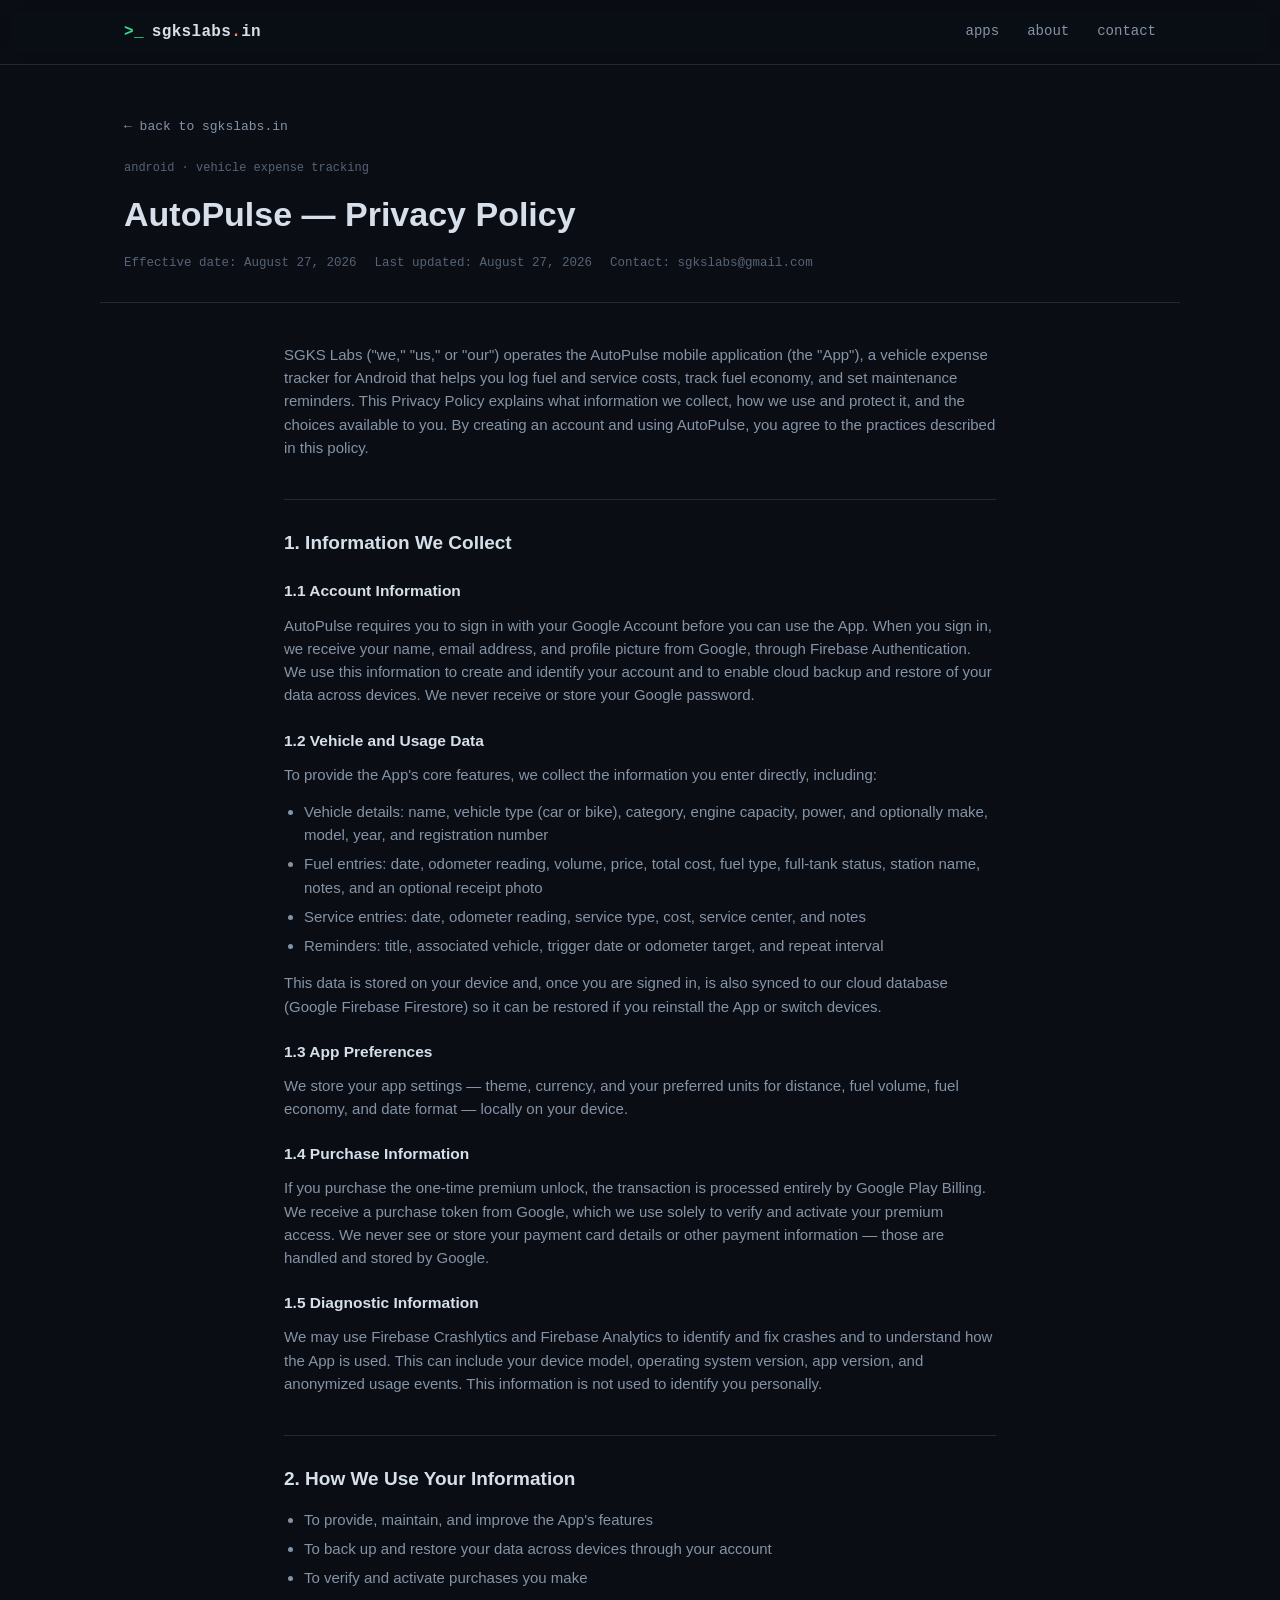
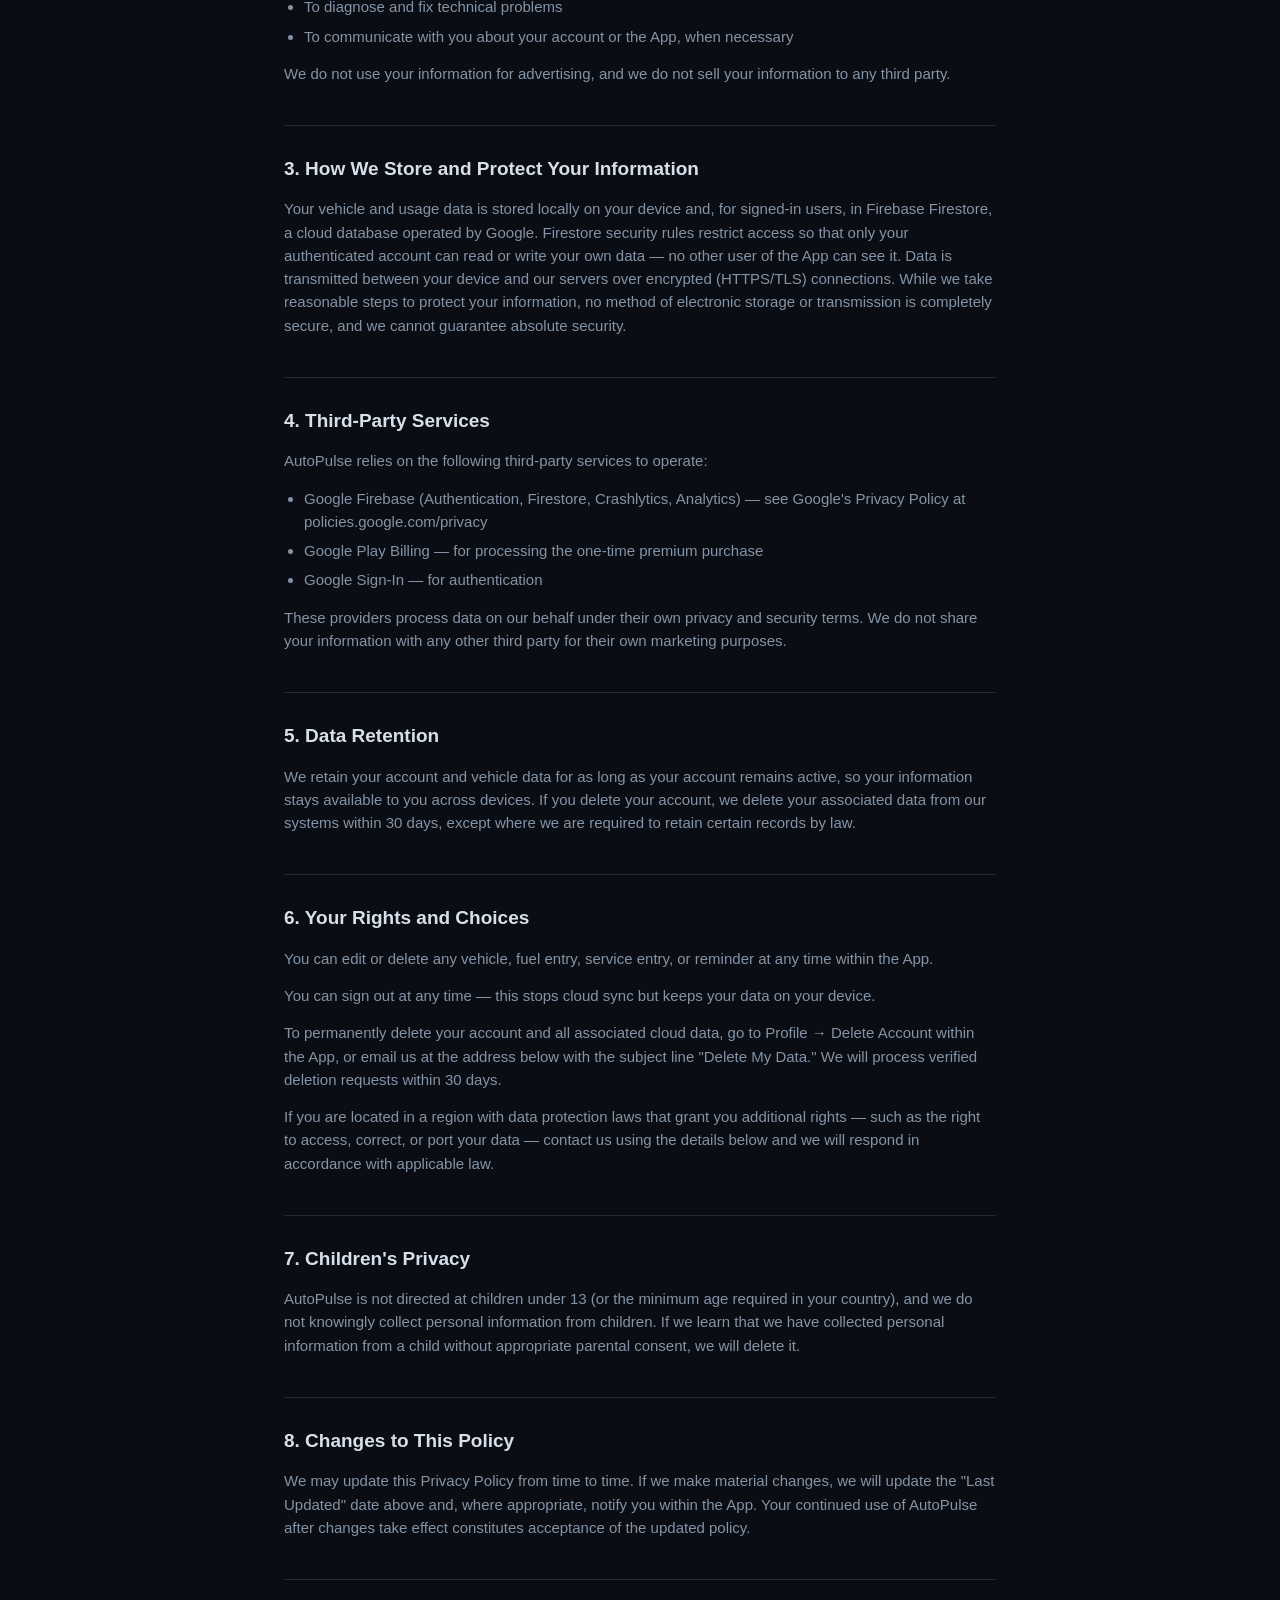
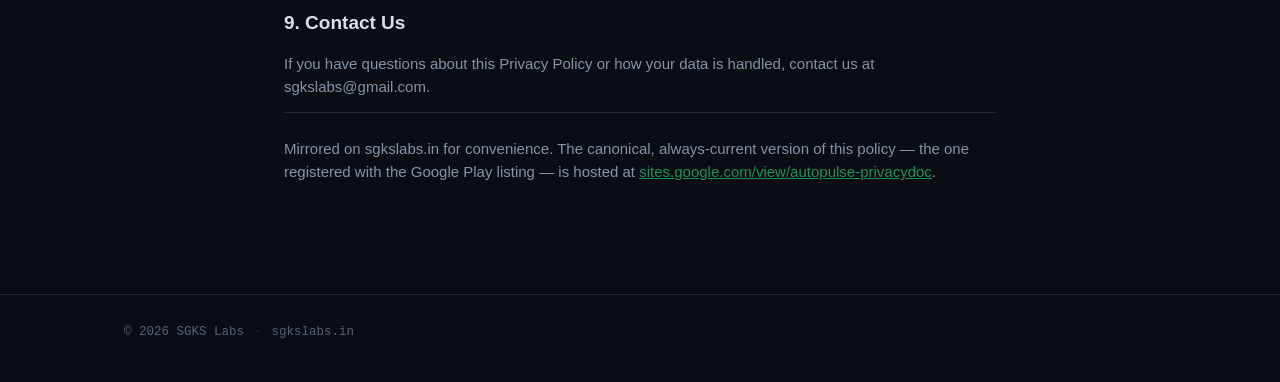
==== policies/autopulse-privacy.html @ ae48dc8e "Add local mirror pages for app privacy/usage policies Site-styled copies of the CalorieLogger, AutoP" ====
<!DOCTYPE html>
<html lang="en">
<head>
<meta charset="UTF-8">
<meta name="viewport" content="width=device-width, initial-scale=1.0">
<title>AutoPulse Privacy Policy — SGKS Labs</title>
<meta name="description" content="Privacy Policy for AutoPulse, the vehicle expense and maintenance tracking Android app by SGKS Labs.">
<meta name="robots" content="noindex, follow">
<link rel="icon" type="image/svg+xml" href="../assets/favicon.svg">
<link rel="stylesheet" href="../styles.css">
</head>
<body>

<div class="scanline" aria-hidden="true"></div>

<header class="site-header">
  <div class="wrap header-inner">
    <a href="../index.html#top" class="brand">
      <span class="brand-glyph">&gt;_</span>
      <span class="brand-text">sgkslabs<span class="dot">.</span>in</span>
    </a>
    <nav class="nav">
      <a href="../index.html#apps">apps</a>
      <a href="../index.html#about">about</a>
      <a href="../index.html#contact">contact</a>
    </nav>
  </div>
</header>

<main>

  <section class="policy-hero wrap">
    <a href="../index.html#apps" class="policy-back">&larr; back to sgkslabs.in</a>
    <span class="app-tag">android · vehicle expense tracking</span>
    <h1>AutoPulse — Privacy Policy</h1>
    <p class="policy-meta">
      <span>Effective date: August 27, 2026</span>
      <span>Last updated: August 27, 2026</span>
      <span>Contact: sgkslabs@gmail.com</span>
    </p>
  </section>

  <article class="policy-doc">

    <p>SGKS Labs ("we," "us," or "our") operates the AutoPulse mobile application (the "App"), a vehicle expense tracker for Android that helps you log fuel and service costs, track fuel economy, and set maintenance reminders. This Privacy Policy explains what information we collect, how we use and protect it, and the choices available to you. By creating an account and using AutoPulse, you agree to the practices described in this policy.</p>

    <h2>1. Information We Collect</h2>

    <h3>1.1 Account Information</h3>
    <p>AutoPulse requires you to sign in with your Google Account before you can use the App. When you sign in, we receive your name, email address, and profile picture from Google, through Firebase Authentication. We use this information to create and identify your account and to enable cloud backup and restore of your data across devices. We never receive or store your Google password.</p>

    <h3>1.2 Vehicle and Usage Data</h3>
    <p>To provide the App's core features, we collect the information you enter directly, including:</p>
    <ul>
      <li>Vehicle details: name, vehicle type (car or bike), category, engine capacity, power, and optionally make, model, year, and registration number</li>
      <li>Fuel entries: date, odometer reading, volume, price, total cost, fuel type, full-tank status, station name, notes, and an optional receipt photo</li>
      <li>Service entries: date, odometer reading, service type, cost, service center, and notes</li>
      <li>Reminders: title, associated vehicle, trigger date or odometer target, and repeat interval</li>
    </ul>
    <p>This data is stored on your device and, once you are signed in, is also synced to our cloud database (Google Firebase Firestore) so it can be restored if you reinstall the App or switch devices.</p>

    <h3>1.3 App Preferences</h3>
    <p>We store your app settings — theme, currency, and your preferred units for distance, fuel volume, fuel economy, and date format — locally on your device.</p>

    <h3>1.4 Purchase Information</h3>
    <p>If you purchase the one-time premium unlock, the transaction is processed entirely by Google Play Billing. We receive a purchase token from Google, which we use solely to verify and activate your premium access. We never see or store your payment card details or other payment information — those are handled and stored by Google.</p>

    <h3>1.5 Diagnostic Information</h3>
    <p>We may use Firebase Crashlytics and Firebase Analytics to identify and fix crashes and to understand how the App is used. This can include your device model, operating system version, app version, and anonymized usage events. This information is not used to identify you personally.</p>

    <h2>2. How We Use Your Information</h2>
    <ul>
      <li>To provide, maintain, and improve the App's features</li>
      <li>To back up and restore your data across devices through your account</li>
      <li>To verify and activate purchases you make</li>
      <li>To diagnose and fix technical problems</li>
      <li>To communicate with you about your account or the App, when necessary</li>
    </ul>
    <p>We do not use your information for advertising, and we do not sell your information to any third party.</p>

    <h2>3. How We Store and Protect Your Information</h2>
    <p>Your vehicle and usage data is stored locally on your device and, for signed-in users, in Firebase Firestore, a cloud database operated by Google. Firestore security rules restrict access so that only your authenticated account can read or write your own data — no other user of the App can see it. Data is transmitted between your device and our servers over encrypted (HTTPS/TLS) connections. While we take reasonable steps to protect your information, no method of electronic storage or transmission is completely secure, and we cannot guarantee absolute security.</p>

    <h2>4. Third-Party Services</h2>
    <p>AutoPulse relies on the following third-party services to operate:</p>
    <ul>
      <li>Google Firebase (Authentication, Firestore, Crashlytics, Analytics) — see Google's Privacy Policy at policies.google.com/privacy</li>
      <li>Google Play Billing — for processing the one-time premium purchase</li>
      <li>Google Sign-In — for authentication</li>
    </ul>
    <p>These providers process data on our behalf under their own privacy and security terms. We do not share your information with any other third party for their own marketing purposes.</p>

    <h2>5. Data Retention</h2>
    <p>We retain your account and vehicle data for as long as your account remains active, so your information stays available to you across devices. If you delete your account, we delete your associated data from our systems within 30 days, except where we are required to retain certain records by law.</p>

    <h2>6. Your Rights and Choices</h2>
    <p>You can edit or delete any vehicle, fuel entry, service entry, or reminder at any time within the App.</p>
    <p>You can sign out at any time — this stops cloud sync but keeps your data on your device.</p>
    <p>To permanently delete your account and all associated cloud data, go to Profile → Delete Account within the App, or email us at the address below with the subject line "Delete My Data." We will process verified deletion requests within 30 days.</p>
    <p>If you are located in a region with data protection laws that grant you additional rights — such as the right to access, correct, or port your data — contact us using the details below and we will respond in accordance with applicable law.</p>

    <h2>7. Children's Privacy</h2>
    <p>AutoPulse is not directed at children under 13 (or the minimum age required in your country), and we do not knowingly collect personal information from children. If we learn that we have collected personal information from a child without appropriate parental consent, we will delete it.</p>

    <h2>8. Changes to This Policy</h2>
    <p>We may update this Privacy Policy from time to time. If we make material changes, we will update the "Last Updated" date above and, where appropriate, notify you within the App. Your continued use of AutoPulse after changes take effect constitutes acceptance of the updated policy.</p>

    <h2>9. Contact Us</h2>
    <p>If you have questions about this Privacy Policy or how your data is handled, contact us at sgkslabs@gmail.com.</p>

    <p class="policy-source">
      Mirrored on sgkslabs.in for convenience. The canonical, always-current version of this policy —
      the one registered with the Google Play listing — is hosted at
      <a href="https://sites.google.com/view/autopulse-privacydoc/home" target="_blank" rel="noopener noreferrer">sites.google.com/view/autopulse-privacydoc</a>.
    </p>

  </article>

</main>

<footer class="site-footer">
  <div class="wrap footer-inner">
    <span>© <span id="year"></span> SGKS Labs</span>
    <span class="footer-sep">·</span>
    <span>sgkslabs.in</span>
  </div>
</footer>

<script src="../script.js"></script>
</body>
</html>
---- styles.css ----
:root {
  --bg: #0a0e14;
  --bg-raised: #10151d;
  --bg-card: #131a24;
  --border: #1f2a37;
  --text: #d7e0ea;
  --text-dim: #8593a6;
  --text-faint: #566275;
  --accent: #39d98a;
  --accent-dim: #1f8f5c;
  --accent-2: #ff8a4c;
  --mono: "SFMono-Regular", Consolas, "Liberation Mono", Menlo, monospace;
  --sans: -apple-system, BlinkMacSystemFont, "Segoe UI", Roboto, Helvetica, Arial, sans-serif;
  --radius: 10px;
  --max-w: 1080px;
}

* { box-sizing: border-box; }

html { scroll-behavior: smooth; }

body {
  margin: 0;
  background: var(--bg);
  color: var(--text);
  font-family: var(--sans);
  line-height: 1.55;
  -webkit-font-smoothing: antialiased;
}

.wrap {
  max-width: var(--max-w);
  margin: 0 auto;
  padding: 0 24px;
}

/* subtle CRT scanline overlay for the "ops console" feel */
.scanline {
  position: fixed;
  inset: 0;
  pointer-events: none;
  z-index: 999;
  background: repeating-linear-gradient(
    to bottom,
    rgba(255, 255, 255, 0.015) 0px,
    rgba(255, 255, 255, 0.015) 1px,
    transparent 1px,
    transparent 3px
  );
  mix-blend-mode: overlay;
}

/* ---------- header ---------- */
.site-header {
  position: sticky;
  top: 0;
  z-index: 100;
  background: rgba(10, 14, 20, 0.85);
  backdrop-filter: blur(8px);
  border-bottom: 1px solid var(--border);
}

.header-inner {
  display: flex;
  align-items: center;
  justify-content: space-between;
  height: 64px;
}

.brand {
  display: flex;
  align-items: center;
  gap: 8px;
  text-decoration: none;
  color: var(--text);
  font-family: var(--mono);
  font-size: 16px;
  font-weight: 600;
  letter-spacing: 0.02em;
}

.brand-glyph {
  color: var(--accent);
}

.brand .dot { color: var(--accent-2); }

.nav {
  display: flex;
  gap: 28px;
  font-family: var(--mono);
  font-size: 14px;
}

.nav a {
  color: var(--text-dim);
  text-decoration: none;
  transition: color 0.15s ease;
}

.nav a:hover { color: var(--accent); }

/* ---------- hero ---------- */
.hero {
  padding: 88px 24px 64px;
}

.eyebrow {
  font-family: var(--mono);
  color: var(--accent);
  font-size: 13px;
  letter-spacing: 0.04em;
  margin: 0 0 18px;
}

.hero h1 {
  font-size: clamp(32px, 5vw, 52px);
  line-height: 1.15;
  margin: 0 0 20px;
  font-weight: 700;
  max-width: 18ch;
}

.accent { color: var(--accent); }

.hero-sub {
  color: var(--text-dim);
  font-size: 17px;
  max-width: 56ch;
  margin: 0 0 44px;
}

.hero-stats {
  display: flex;
  gap: 40px;
  flex-wrap: wrap;
  border-top: 1px solid var(--border);
  padding-top: 28px;
}

.stat {
  display: flex;
  flex-direction: column;
  gap: 4px;
}

.stat-num {
  font-family: var(--mono);
  font-size: 22px;
  color: var(--accent);
  font-weight: 700;
}

.stat-label {
  font-size: 13px;
  color: var(--text-faint);
}

/* ---------- section headers ---------- */
.section-title {
  font-family: var(--mono);
  font-size: 22px;
  color: var(--text);
  display: flex;
  align-items: baseline;
  gap: 12px;
  margin: 0 0 32px;
}

.title-index {
  color: var(--accent-dim);
  font-size: 15px;
}

/* ---------- apps ---------- */
.apps { padding: 48px 24px 24px; }

.app-grid {
  display: grid;
  grid-template-columns: repeat(auto-fit, minmax(300px, 1fr));
  gap: 20px;
}

.app-card {
  background: var(--bg-card);
  border: 1px solid var(--border);
  border-radius: var(--radius);
  padding: 24px;
  display: flex;
  flex-direction: column;
  gap: 16px;
  transition: border-color 0.15s ease, transform 0.15s ease;
}

.app-card:hover {
  border-color: var(--accent-dim);
  transform: translateY(-2px);
}

.app-card-head {
  display: flex;
  align-items: center;
  gap: 14px;
}

.app-logo {
  width: 52px;
  height: 52px;
  border-radius: 12px;
  flex-shrink: 0;
  object-fit: cover;
  border: 1px solid var(--border);
}

.app-name {
  margin: 0 0 4px;
  font-size: 18px;
  font-weight: 700;
}

.app-tag {
  font-family: var(--mono);
  font-size: 12px;
  color: var(--text-faint);
}

.app-desc {
  color: var(--text-dim);
  font-size: 14.5px;
  margin: 0;
}

.app-features {
  list-style: none;
  margin: 0;
  padding: 0;
  display: grid;
  grid-template-columns: 1fr 1fr;
  gap: 6px 12px;
  font-size: 13px;
  color: var(--text-dim);
}

.app-features li {
  position: relative;
  padding-left: 14px;
}

.app-features li::before {
  content: "›";
  position: absolute;
  left: 0;
  color: var(--accent);
}

.app-links {
  display: flex;
  gap: 10px;
  flex-wrap: wrap;
  margin-top: auto;
  padding-top: 4px;
}

.btn {
  font-family: var(--mono);
  font-size: 12.5px;
  padding: 8px 14px;
  border-radius: 6px;
  text-decoration: none;
  border: 1px solid var(--border);
  color: var(--text-dim);
  transition: all 0.15s ease;
}

.btn-ghost:hover {
  color: var(--accent);
  border-color: var(--accent-dim);
  background: rgba(57, 217, 138, 0.06);
}

/* ---------- about / contact ---------- */
.about, .contact {
  padding: 56px 24px;
  border-top: 1px solid var(--border);
}

.about p, .contact p {
  color: var(--text-dim);
  max-width: 68ch;
  font-size: 15.5px;
}

/* ---------- footer ---------- */
.site-footer {
  border-top: 1px solid var(--border);
  padding: 28px 24px 40px;
  margin-top: 24px;
}

.footer-inner {
  display: flex;
  gap: 10px;
  font-family: var(--mono);
  font-size: 12.5px;
  color: var(--text-faint);
}

.footer-sep { color: var(--border); }

/* ---------- policy docs ---------- */
.policy-hero {
  padding: 48px 24px 28px;
  border-bottom: 1px solid var(--border);
}

.policy-back {
  font-family: var(--mono);
  font-size: 13px;
  color: var(--text-dim);
  text-decoration: none;
  display: inline-flex;
  align-items: center;
  gap: 6px;
  margin-bottom: 22px;
  transition: color 0.15s ease;
}

.policy-back:hover { color: var(--accent); }

.policy-hero .app-tag { display: block; margin-bottom: 10px; }

.policy-hero h1 {
  font-size: clamp(24px, 4vw, 34px);
  margin: 0 0 14px;
  font-weight: 700;
}

.policy-meta {
  font-family: var(--mono);
  font-size: 12.5px;
  color: var(--text-faint);
  display: flex;
  gap: 18px;
  flex-wrap: wrap;
  margin: 0;
}

.policy-doc {
  padding: 40px 24px 72px;
  max-width: 760px;
  margin: 0 auto;
}

.policy-doc h2 {
  font-size: 19px;
  margin: 40px 0 14px;
  color: var(--text);
  border-top: 1px solid var(--border);
  padding-top: 28px;
}

.policy-doc h2:first-child {
  border-top: none;
  padding-top: 0;
  margin-top: 0;
}

.policy-doc h3 {
  font-size: 15.5px;
  margin: 22px 0 10px;
  color: var(--text);
}

.policy-doc p {
  color: var(--text-dim);
  font-size: 15px;
  margin: 0 0 14px;
}

.policy-doc ul {
  color: var(--text-dim);
  font-size: 15px;
  padding-left: 20px;
  margin: 0 0 14px;
}

.policy-doc li { margin-bottom: 6px; }

.policy-doc table {
  width: 100%;
  border-collapse: collapse;
  font-size: 13.5px;
  margin: 0 0 20px;
  display: block;
  overflow-x: auto;
}

.policy-doc th, .policy-doc td {
  text-align: left;
  padding: 8px 10px;
  border: 1px solid var(--border);
  color: var(--text-dim);
}

.policy-doc th {
  color: var(--text);
  font-family: var(--mono);
  font-size: 12.5px;
  white-space: nowrap;
}

.policy-source {
  margin-top: 8px;
  padding-top: 24px;
  border-top: 1px solid var(--border);
  font-size: 13px;
  color: var(--text-faint);
}

.policy-source a { color: var(--accent-dim); }

@media (max-width: 560px) {
  .nav { gap: 16px; font-size: 13px; }
  .hero { padding: 56px 20px 44px; }
  .app-features { grid-template-columns: 1fr; }
  .policy-doc { padding: 32px 20px 56px; }
}
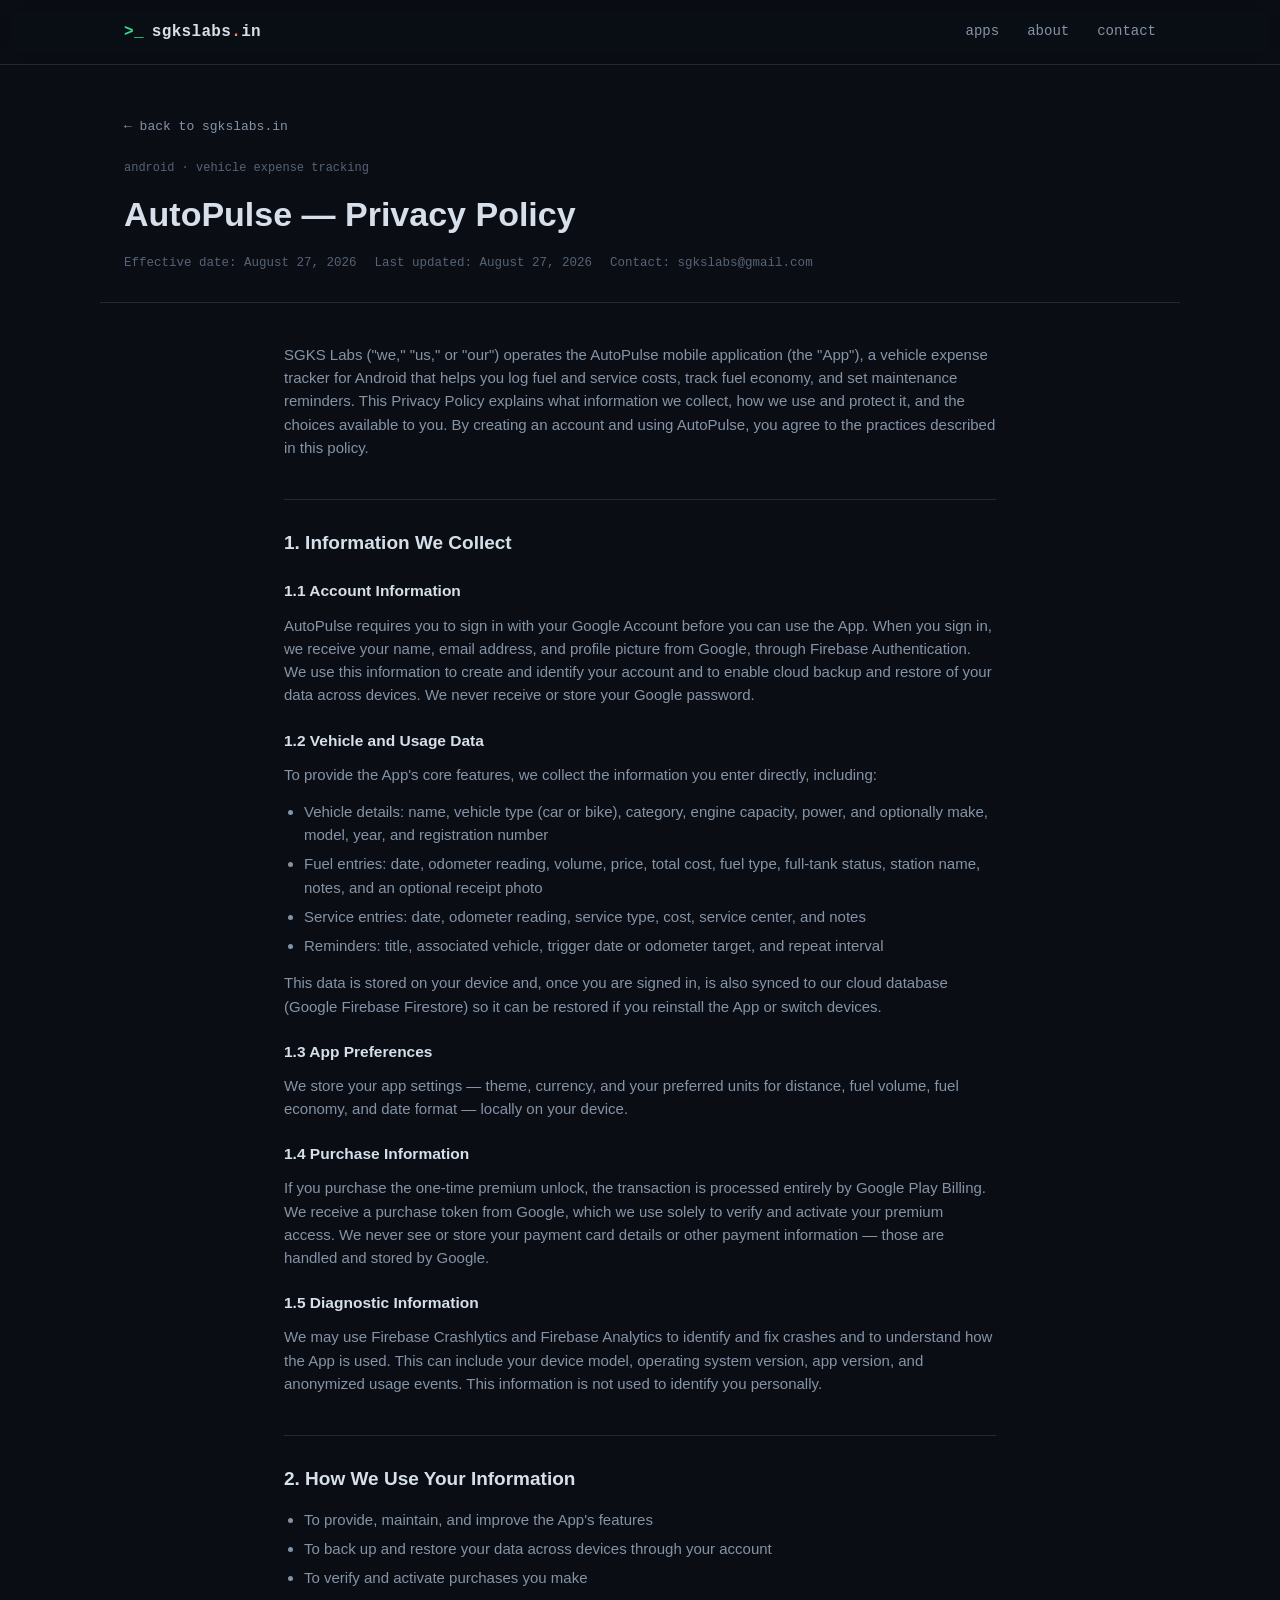
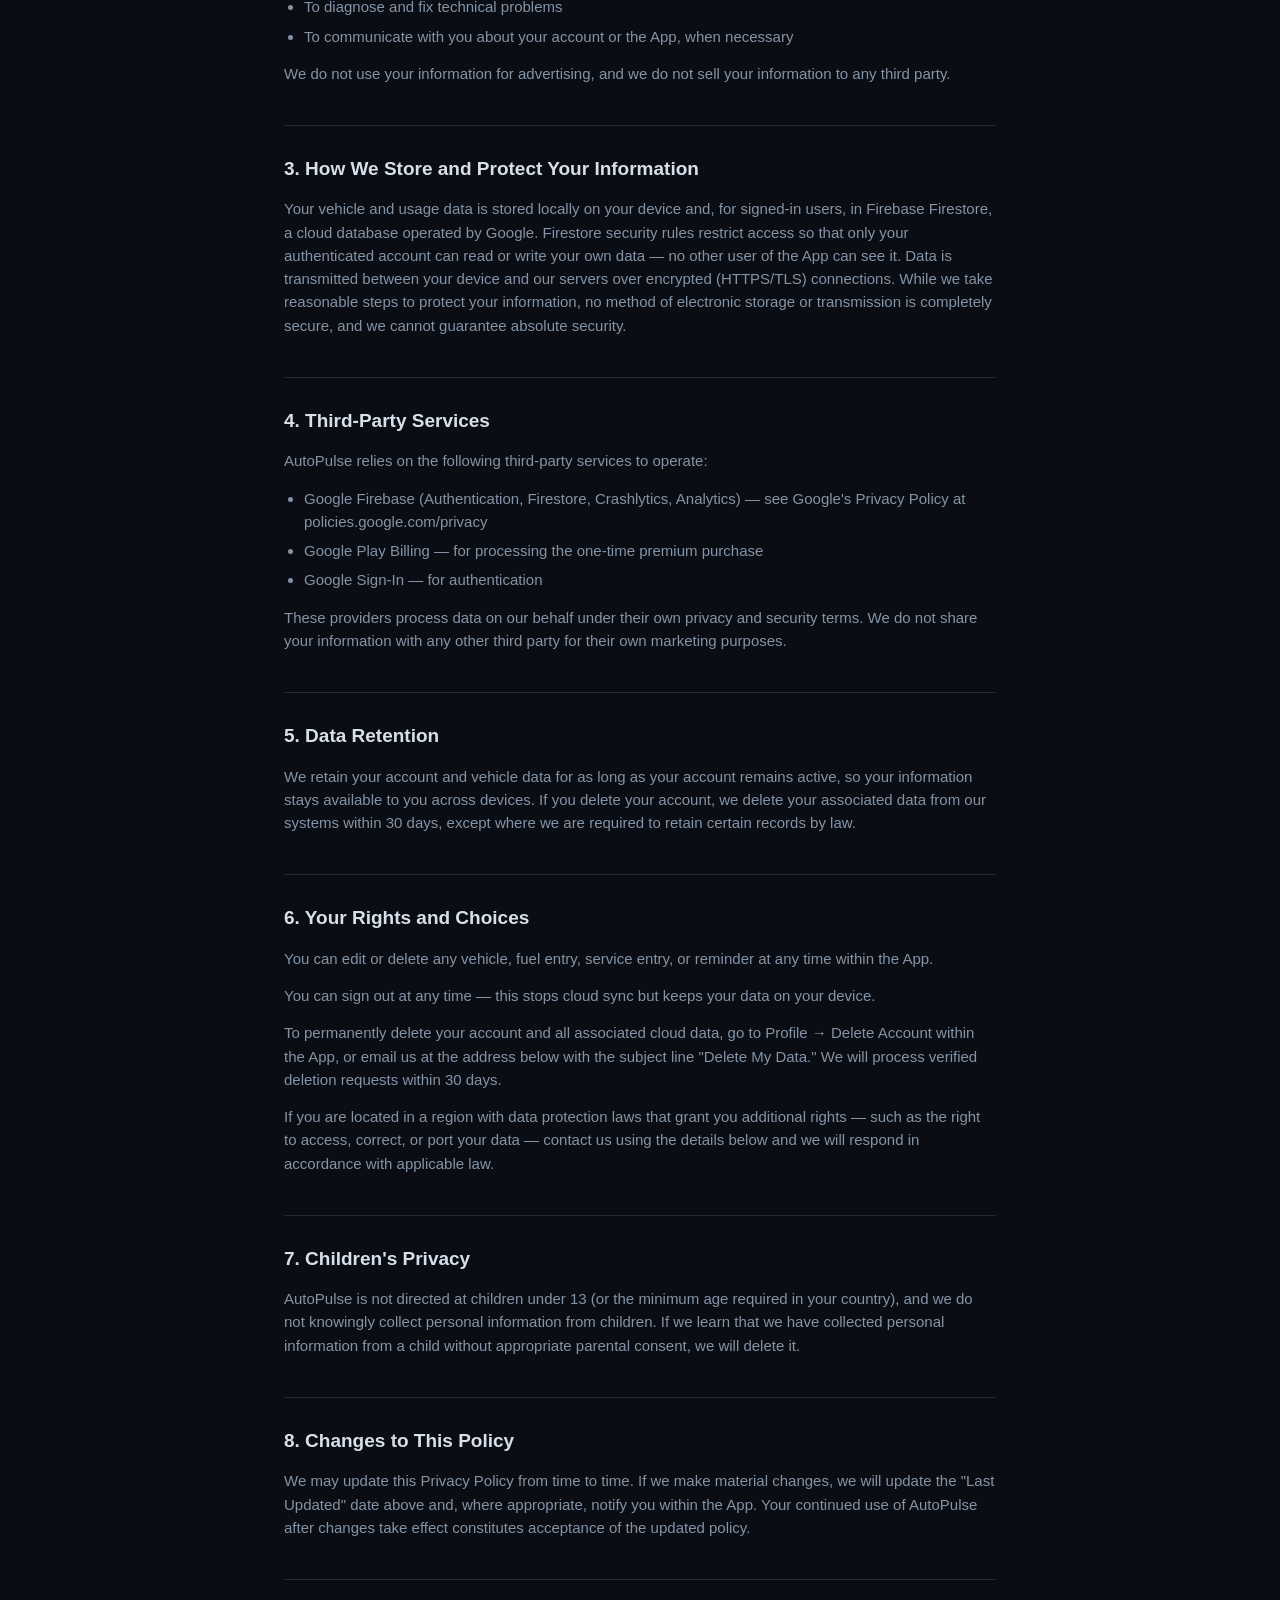
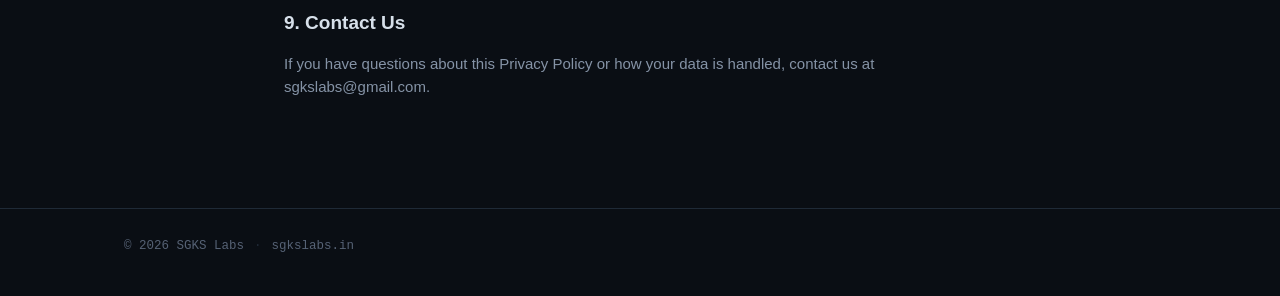
==== commit b42454a6: "Remove mirrored/YouTube footer lines, fix mobile overflow on policy pages Long unbroken URLs in poli" ====
--- a/policies/autopulse-privacy.html
+++ b/policies/autopulse-privacy.html
@@ -108,12 +108,6 @@
     <h2>9. Contact Us</h2>
     <p>If you have questions about this Privacy Policy or how your data is handled, contact us at sgkslabs@gmail.com.</p>
 
-    <p class="policy-source">
-      Mirrored on sgkslabs.in for convenience. The canonical, always-current version of this policy —
-      the one registered with the Google Play listing — is hosted at
-      <a href="https://sites.google.com/view/autopulse-privacydoc/home" target="_blank" rel="noopener noreferrer">sites.google.com/view/autopulse-privacydoc</a>.
-    </p>
-
   </article>
 
 </main>
--- a/styles.css
+++ b/styles.css
@@ -64,6 +64,7 @@
   display: flex;
   align-items: center;
   justify-content: space-between;
+  flex-wrap: wrap;
   height: 64px;
 }
 
@@ -228,6 +229,7 @@
   color: var(--text-dim);
   font-size: 14.5px;
   margin: 0;
+  overflow-wrap: anywhere;
 }
 
 .app-features {
@@ -253,11 +255,55 @@
   color: var(--accent);
 }
 
-.app-links {
+.app-downloads {
   display: flex;
   gap: 10px;
   flex-wrap: wrap;
   margin-top: auto;
+  padding-top: 4px;
+}
+
+.btn-store {
+  display: inline-flex;
+  align-items: center;
+  gap: 8px;
+  font-family: var(--sans);
+  font-size: 13.5px;
+  font-weight: 600;
+  padding: 9px 16px;
+  border-radius: 8px;
+  border: 1px solid var(--accent-dim);
+  color: var(--bg);
+  background: var(--accent);
+}
+
+.btn-store:hover {
+  background: #4fe89c;
+  border-color: #4fe89c;
+}
+
+.btn-store-icon {
+  width: 16px;
+  height: 16px;
+  flex-shrink: 0;
+}
+
+.btn-store-disabled {
+  background: none;
+  border-color: var(--border);
+  color: var(--text-faint);
+  cursor: not-allowed;
+}
+
+.btn-store-disabled:hover {
+  background: none;
+  border-color: var(--border);
+}
+
+.app-links {
+  display: flex;
+  gap: 10px;
+  flex-wrap: wrap;
   padding-top: 4px;
 }
 
@@ -270,12 +316,79 @@
   border: 1px solid var(--border);
   color: var(--text-dim);
   transition: all 0.15s ease;
+  background: none;
+  cursor: pointer;
 }
 
 .btn-ghost:hover {
   color: var(--accent);
   border-color: var(--accent-dim);
   background: rgba(57, 217, 138, 0.06);
+}
+
+/* ---------- video modal ---------- */
+.video-modal {
+  position: fixed;
+  inset: 0;
+  z-index: 1000;
+  display: flex;
+  align-items: center;
+  justify-content: center;
+  padding: 24px;
+}
+
+.video-modal[hidden] { display: none; }
+
+.video-modal-backdrop {
+  position: absolute;
+  inset: 0;
+  background: rgba(6, 9, 14, 0.85);
+  backdrop-filter: blur(4px);
+}
+
+.video-modal-dialog {
+  position: relative;
+  width: 100%;
+  max-width: 900px;
+}
+
+.video-modal-frame {
+  position: relative;
+  width: 100%;
+  aspect-ratio: 16 / 9;
+  background: #000;
+  border-radius: var(--radius);
+  overflow: hidden;
+  border: 1px solid var(--border);
+}
+
+.video-modal-frame iframe {
+  position: absolute;
+  inset: 0;
+  width: 100%;
+  height: 100%;
+  border: 0;
+}
+
+.video-modal-close {
+  position: absolute;
+  top: -40px;
+  right: 0;
+  background: none;
+  border: 1px solid var(--border);
+  color: var(--text);
+  width: 32px;
+  height: 32px;
+  border-radius: 6px;
+  font-size: 20px;
+  line-height: 1;
+  cursor: pointer;
+  transition: all 0.15s ease;
+}
+
+.video-modal-close:hover {
+  color: var(--accent);
+  border-color: var(--accent-dim);
 }
 
 /* ---------- about / contact ---------- */
@@ -299,6 +412,7 @@
 
 .footer-inner {
   display: flex;
+  flex-wrap: wrap;
   gap: 10px;
   font-family: var(--mono);
   font-size: 12.5px;
@@ -375,6 +489,7 @@
   color: var(--text-dim);
   font-size: 15px;
   margin: 0 0 14px;
+  overflow-wrap: anywhere;
 }
 
 .policy-doc ul {
@@ -382,6 +497,7 @@
   font-size: 15px;
   padding-left: 20px;
   margin: 0 0 14px;
+  overflow-wrap: anywhere;
 }
 
 .policy-doc li { margin-bottom: 6px; }
@@ -400,6 +516,7 @@
   padding: 8px 10px;
   border: 1px solid var(--border);
   color: var(--text-dim);
+  min-width: 120px;
 }
 
 .policy-doc th {
@@ -415,6 +532,7 @@
   border-top: 1px solid var(--border);
   font-size: 13px;
   color: var(--text-faint);
+  overflow-wrap: anywhere;
 }
 
 .policy-source a { color: var(--accent-dim); }
@@ -425,3 +543,9 @@
   .app-features { grid-template-columns: 1fr; }
   .policy-doc { padding: 32px 20px 56px; }
 }
+
+@media (max-width: 380px) {
+  .header-inner { row-gap: 8px; height: auto; padding: 10px 0; }
+  .nav { gap: 12px; font-size: 12px; }
+  .policy-meta { gap: 10px; font-size: 12px; }
+}
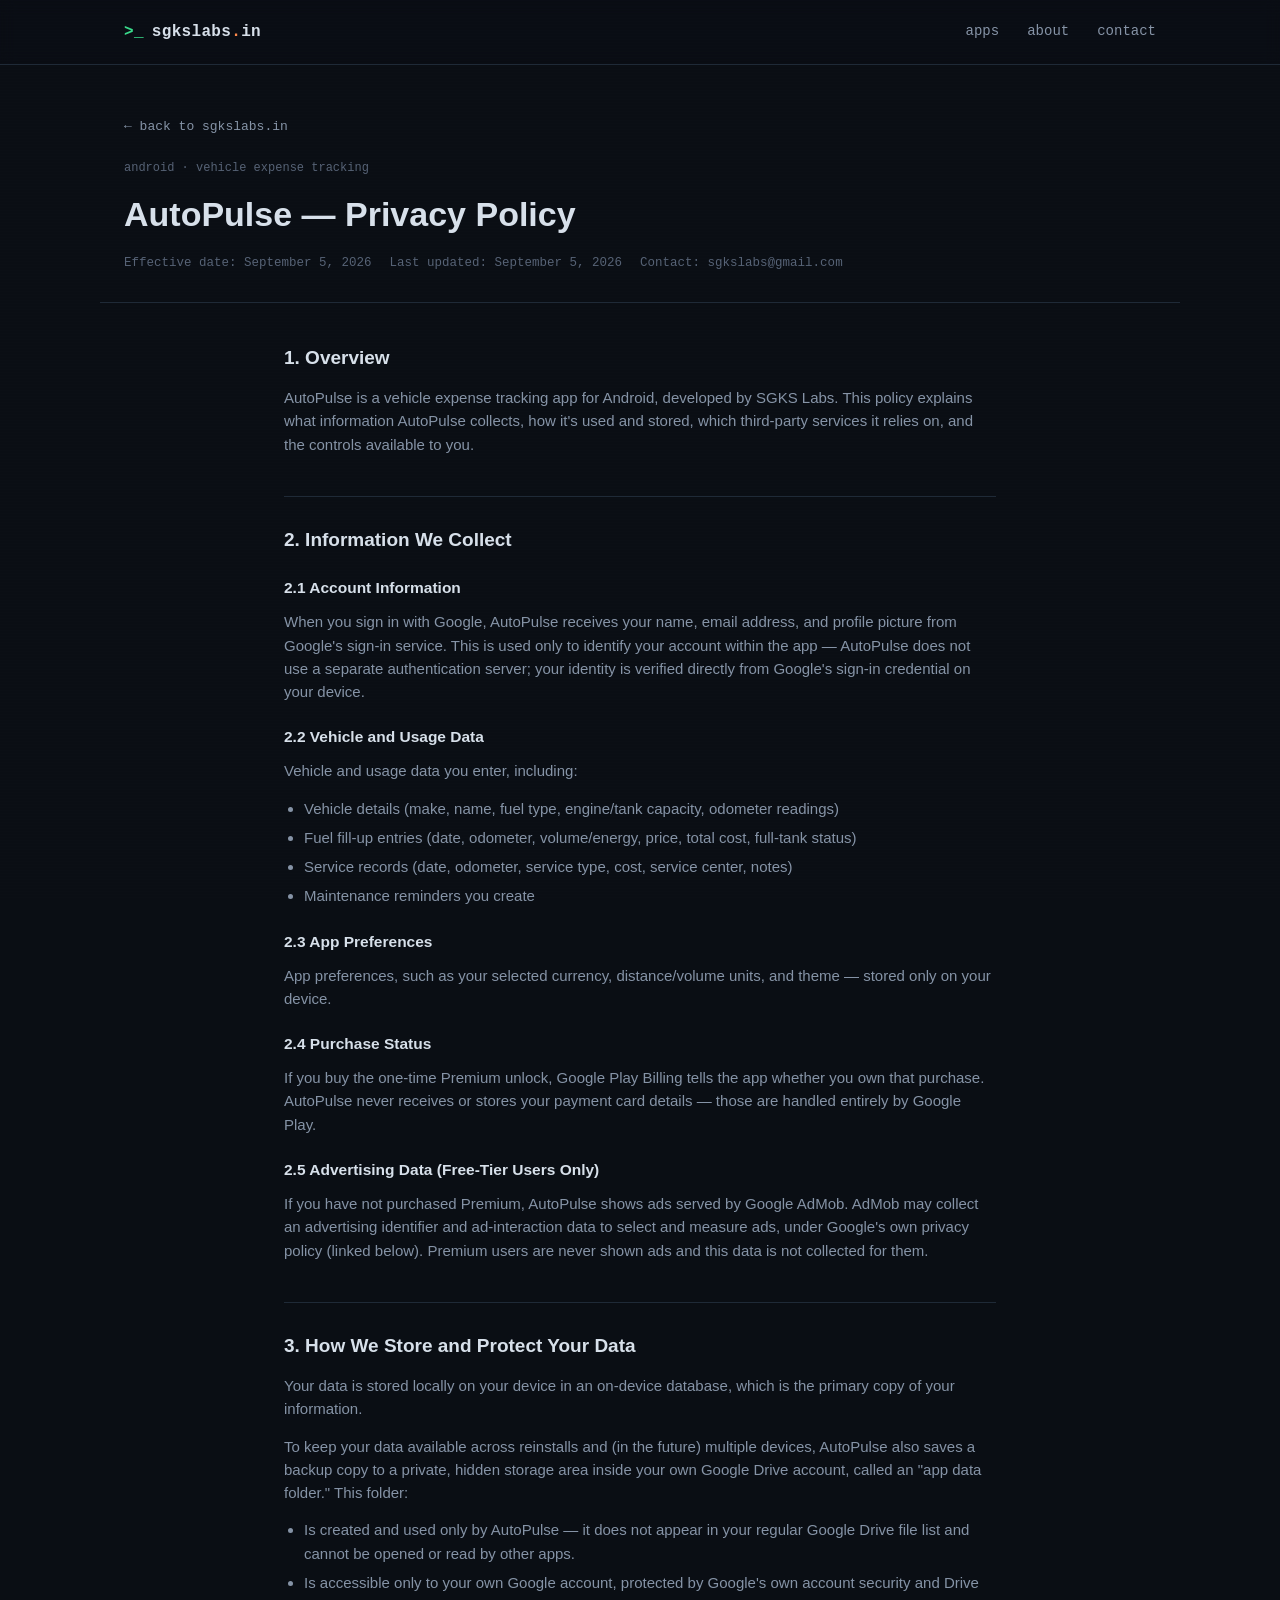
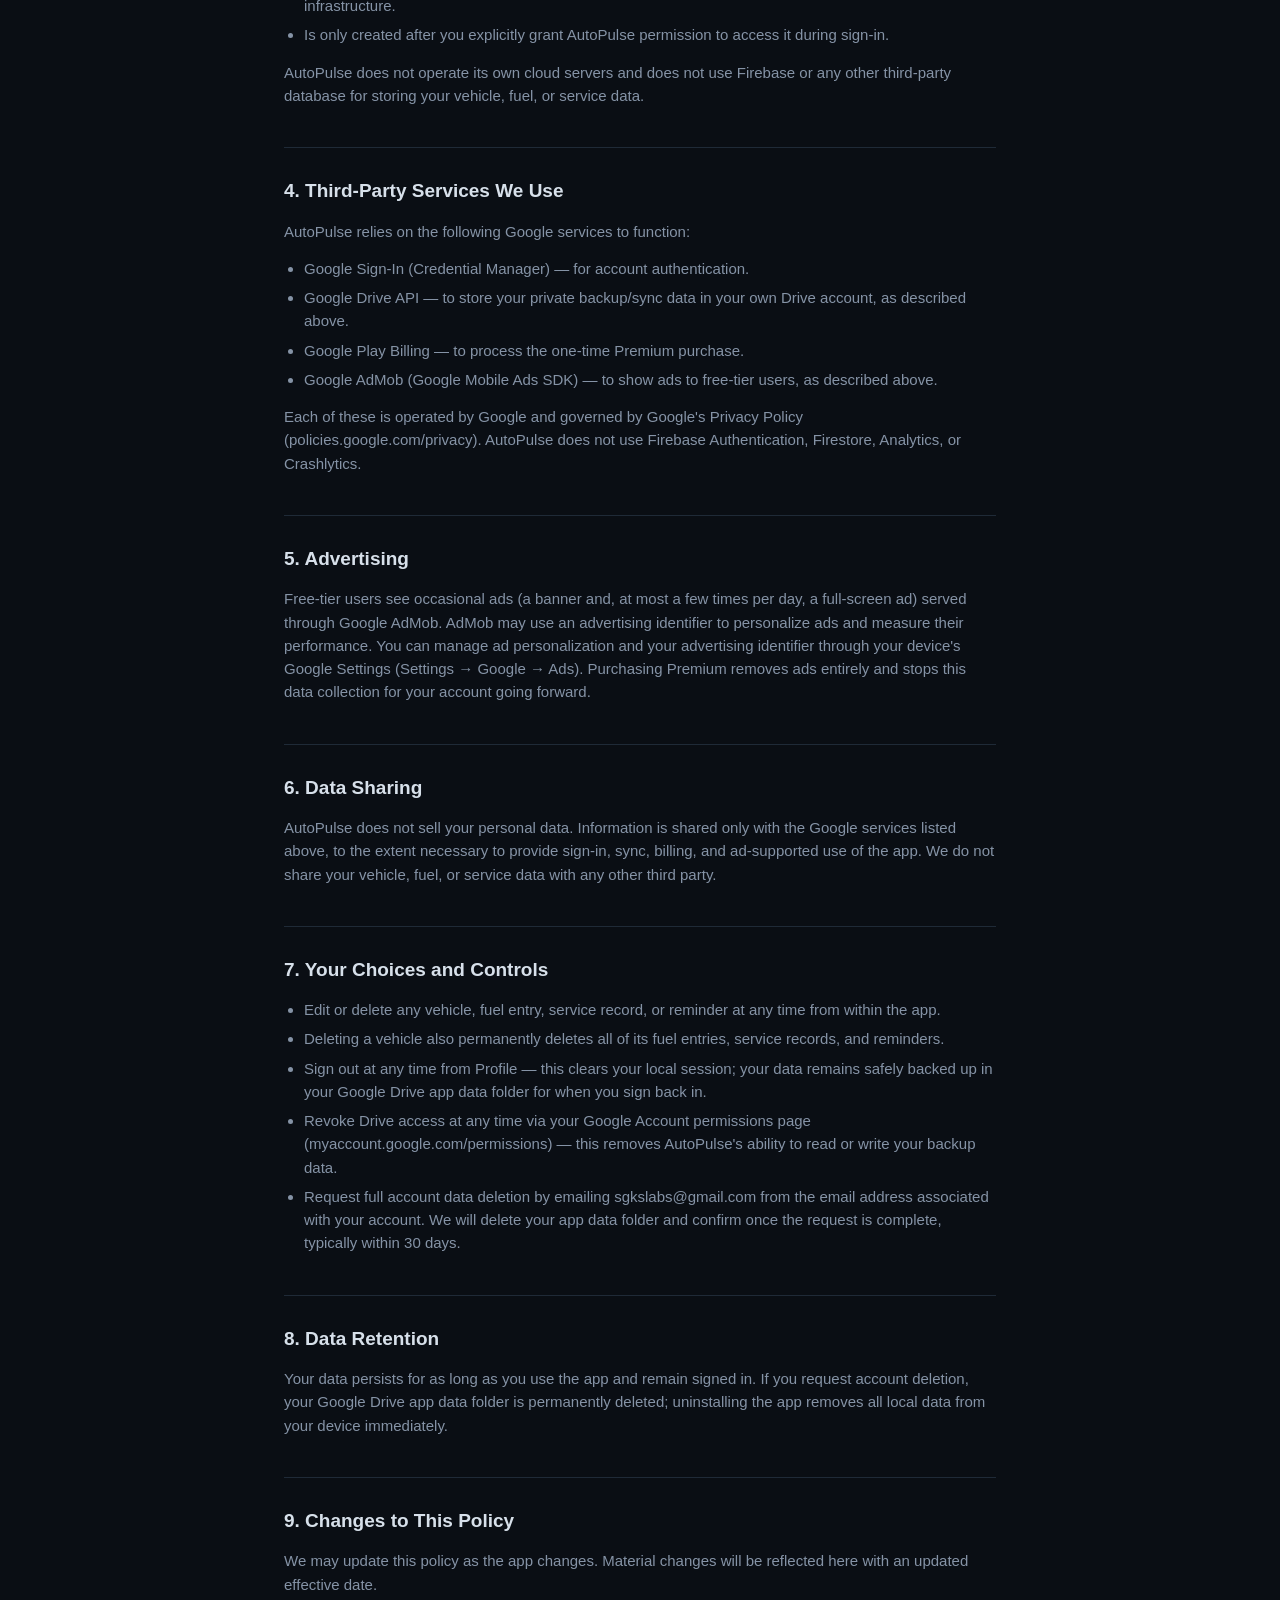
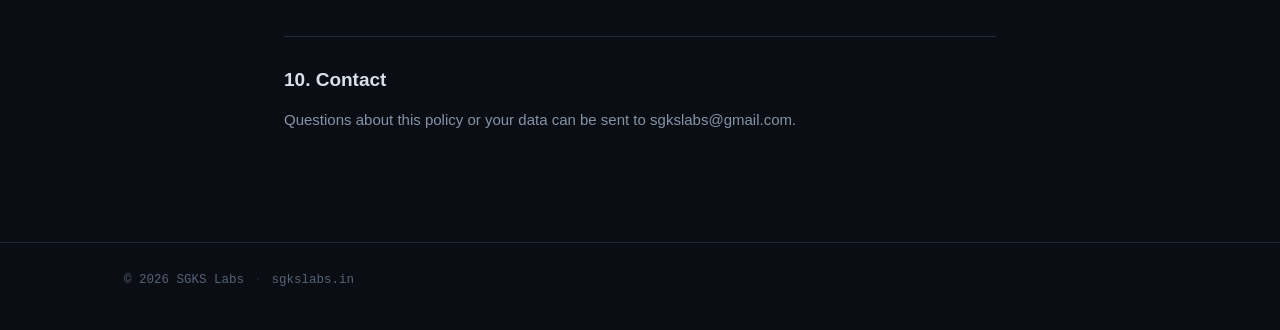
==== commit 85fe44d6: "Update privacy policies for CalorieLogger, AutoPulse, and ExpenseDiary CalorieLogger: correct inaccu" ====
--- a/policies/autopulse-privacy.html
+++ b/policies/autopulse-privacy.html
@@ -34,79 +34,83 @@
     <span class="app-tag">android · vehicle expense tracking</span>
     <h1>AutoPulse — Privacy Policy</h1>
     <p class="policy-meta">
-      <span>Effective date: August 27, 2026</span>
-      <span>Last updated: August 27, 2026</span>
+      <span>Effective date: September 5, 2026</span>
+      <span>Last updated: September 5, 2026</span>
       <span>Contact: sgkslabs@gmail.com</span>
     </p>
   </section>
 
   <article class="policy-doc">
 
-    <p>SGKS Labs ("we," "us," or "our") operates the AutoPulse mobile application (the "App"), a vehicle expense tracker for Android that helps you log fuel and service costs, track fuel economy, and set maintenance reminders. This Privacy Policy explains what information we collect, how we use and protect it, and the choices available to you. By creating an account and using AutoPulse, you agree to the practices described in this policy.</p>
+    <h2>1. Overview</h2>
+    <p>AutoPulse is a vehicle expense tracking app for Android, developed by SGKS Labs. This policy explains what information AutoPulse collects, how it's used and stored, which third-party services it relies on, and the controls available to you.</p>
 
-    <h2>1. Information We Collect</h2>
+    <h2>2. Information We Collect</h2>
 
-    <h3>1.1 Account Information</h3>
-    <p>AutoPulse requires you to sign in with your Google Account before you can use the App. When you sign in, we receive your name, email address, and profile picture from Google, through Firebase Authentication. We use this information to create and identify your account and to enable cloud backup and restore of your data across devices. We never receive or store your Google password.</p>
+    <h3>2.1 Account Information</h3>
+    <p>When you sign in with Google, AutoPulse receives your name, email address, and profile picture from Google's sign-in service. This is used only to identify your account within the app — AutoPulse does not use a separate authentication server; your identity is verified directly from Google's sign-in credential on your device.</p>
 
-    <h3>1.2 Vehicle and Usage Data</h3>
-    <p>To provide the App's core features, we collect the information you enter directly, including:</p>
+    <h3>2.2 Vehicle and Usage Data</h3>
+    <p>Vehicle and usage data you enter, including:</p>
     <ul>
-      <li>Vehicle details: name, vehicle type (car or bike), category, engine capacity, power, and optionally make, model, year, and registration number</li>
-      <li>Fuel entries: date, odometer reading, volume, price, total cost, fuel type, full-tank status, station name, notes, and an optional receipt photo</li>
-      <li>Service entries: date, odometer reading, service type, cost, service center, and notes</li>
-      <li>Reminders: title, associated vehicle, trigger date or odometer target, and repeat interval</li>
+      <li>Vehicle details (make, name, fuel type, engine/tank capacity, odometer readings)</li>
+      <li>Fuel fill-up entries (date, odometer, volume/energy, price, total cost, full-tank status)</li>
+      <li>Service records (date, odometer, service type, cost, service center, notes)</li>
+      <li>Maintenance reminders you create</li>
     </ul>
-    <p>This data is stored on your device and, once you are signed in, is also synced to our cloud database (Google Firebase Firestore) so it can be restored if you reinstall the App or switch devices.</p>
 
-    <h3>1.3 App Preferences</h3>
-    <p>We store your app settings — theme, currency, and your preferred units for distance, fuel volume, fuel economy, and date format — locally on your device.</p>
+    <h3>2.3 App Preferences</h3>
+    <p>App preferences, such as your selected currency, distance/volume units, and theme — stored only on your device.</p>
 
-    <h3>1.4 Purchase Information</h3>
-    <p>If you purchase the one-time premium unlock, the transaction is processed entirely by Google Play Billing. We receive a purchase token from Google, which we use solely to verify and activate your premium access. We never see or store your payment card details or other payment information — those are handled and stored by Google.</p>
+    <h3>2.4 Purchase Status</h3>
+    <p>If you buy the one-time Premium unlock, Google Play Billing tells the app whether you own that purchase. AutoPulse never receives or stores your payment card details — those are handled entirely by Google Play.</p>
 
-    <h3>1.5 Diagnostic Information</h3>
-    <p>We may use Firebase Crashlytics and Firebase Analytics to identify and fix crashes and to understand how the App is used. This can include your device model, operating system version, app version, and anonymized usage events. This information is not used to identify you personally.</p>
+    <h3>2.5 Advertising Data (Free-Tier Users Only)</h3>
+    <p>If you have not purchased Premium, AutoPulse shows ads served by Google AdMob. AdMob may collect an advertising identifier and ad-interaction data to select and measure ads, under Google's own privacy policy (linked below). Premium users are never shown ads and this data is not collected for them.</p>
 
-    <h2>2. How We Use Your Information</h2>
+    <h2>3. How We Store and Protect Your Data</h2>
+    <p>Your data is stored locally on your device in an on-device database, which is the primary copy of your information.</p>
+    <p>To keep your data available across reinstalls and (in the future) multiple devices, AutoPulse also saves a backup copy to a private, hidden storage area inside your own Google Drive account, called an "app data folder." This folder:</p>
     <ul>
-      <li>To provide, maintain, and improve the App's features</li>
-      <li>To back up and restore your data across devices through your account</li>
-      <li>To verify and activate purchases you make</li>
-      <li>To diagnose and fix technical problems</li>
-      <li>To communicate with you about your account or the App, when necessary</li>
+      <li>Is created and used only by AutoPulse — it does not appear in your regular Google Drive file list and cannot be opened or read by other apps.</li>
+      <li>Is accessible only to your own Google account, protected by Google's own account security and Drive infrastructure.</li>
+      <li>Is only created after you explicitly grant AutoPulse permission to access it during sign-in.</li>
     </ul>
-    <p>We do not use your information for advertising, and we do not sell your information to any third party.</p>
+    <p>AutoPulse does not operate its own cloud servers and does not use Firebase or any other third-party database for storing your vehicle, fuel, or service data.</p>
 
-    <h2>3. How We Store and Protect Your Information</h2>
-    <p>Your vehicle and usage data is stored locally on your device and, for signed-in users, in Firebase Firestore, a cloud database operated by Google. Firestore security rules restrict access so that only your authenticated account can read or write your own data — no other user of the App can see it. Data is transmitted between your device and our servers over encrypted (HTTPS/TLS) connections. While we take reasonable steps to protect your information, no method of electronic storage or transmission is completely secure, and we cannot guarantee absolute security.</p>
+    <h2>4. Third-Party Services We Use</h2>
+    <p>AutoPulse relies on the following Google services to function:</p>
+    <ul>
+      <li>Google Sign-In (Credential Manager) — for account authentication.</li>
+      <li>Google Drive API — to store your private backup/sync data in your own Drive account, as described above.</li>
+      <li>Google Play Billing — to process the one-time Premium purchase.</li>
+      <li>Google AdMob (Google Mobile Ads SDK) — to show ads to free-tier users, as described above.</li>
+    </ul>
+    <p>Each of these is operated by Google and governed by Google's Privacy Policy (policies.google.com/privacy). AutoPulse does not use Firebase Authentication, Firestore, Analytics, or Crashlytics.</p>
 
-    <h2>4. Third-Party Services</h2>
-    <p>AutoPulse relies on the following third-party services to operate:</p>
+    <h2>5. Advertising</h2>
+    <p>Free-tier users see occasional ads (a banner and, at most a few times per day, a full-screen ad) served through Google AdMob. AdMob may use an advertising identifier to personalize ads and measure their performance. You can manage ad personalization and your advertising identifier through your device's Google Settings (Settings → Google → Ads). Purchasing Premium removes ads entirely and stops this data collection for your account going forward.</p>
+
+    <h2>6. Data Sharing</h2>
+    <p>AutoPulse does not sell your personal data. Information is shared only with the Google services listed above, to the extent necessary to provide sign-in, sync, billing, and ad-supported use of the app. We do not share your vehicle, fuel, or service data with any other third party.</p>
+
+    <h2>7. Your Choices and Controls</h2>
     <ul>
-      <li>Google Firebase (Authentication, Firestore, Crashlytics, Analytics) — see Google's Privacy Policy at policies.google.com/privacy</li>
-      <li>Google Play Billing — for processing the one-time premium purchase</li>
-      <li>Google Sign-In — for authentication</li>
+      <li>Edit or delete any vehicle, fuel entry, service record, or reminder at any time from within the app.</li>
+      <li>Deleting a vehicle also permanently deletes all of its fuel entries, service records, and reminders.</li>
+      <li>Sign out at any time from Profile — this clears your local session; your data remains safely backed up in your Google Drive app data folder for when you sign back in.</li>
+      <li>Revoke Drive access at any time via your Google Account permissions page (myaccount.google.com/permissions) — this removes AutoPulse's ability to read or write your backup data.</li>
+      <li>Request full account data deletion by emailing sgkslabs@gmail.com from the email address associated with your account. We will delete your app data folder and confirm once the request is complete, typically within 30 days.</li>
     </ul>
-    <p>These providers process data on our behalf under their own privacy and security terms. We do not share your information with any other third party for their own marketing purposes.</p>
 
-    <h2>5. Data Retention</h2>
-    <p>We retain your account and vehicle data for as long as your account remains active, so your information stays available to you across devices. If you delete your account, we delete your associated data from our systems within 30 days, except where we are required to retain certain records by law.</p>
+    <h2>8. Data Retention</h2>
+    <p>Your data persists for as long as you use the app and remain signed in. If you request account deletion, your Google Drive app data folder is permanently deleted; uninstalling the app removes all local data from your device immediately.</p>
 
-    <h2>6. Your Rights and Choices</h2>
-    <p>You can edit or delete any vehicle, fuel entry, service entry, or reminder at any time within the App.</p>
-    <p>You can sign out at any time — this stops cloud sync but keeps your data on your device.</p>
-    <p>To permanently delete your account and all associated cloud data, go to Profile → Delete Account within the App, or email us at the address below with the subject line "Delete My Data." We will process verified deletion requests within 30 days.</p>
-    <p>If you are located in a region with data protection laws that grant you additional rights — such as the right to access, correct, or port your data — contact us using the details below and we will respond in accordance with applicable law.</p>
+    <h2>9. Changes to This Policy</h2>
+    <p>We may update this policy as the app changes. Material changes will be reflected here with an updated effective date.</p>
 
-    <h2>7. Children's Privacy</h2>
-    <p>AutoPulse is not directed at children under 13 (or the minimum age required in your country), and we do not knowingly collect personal information from children. If we learn that we have collected personal information from a child without appropriate parental consent, we will delete it.</p>
-
-    <h2>8. Changes to This Policy</h2>
-    <p>We may update this Privacy Policy from time to time. If we make material changes, we will update the "Last Updated" date above and, where appropriate, notify you within the App. Your continued use of AutoPulse after changes take effect constitutes acceptance of the updated policy.</p>
-
-    <h2>9. Contact Us</h2>
-    <p>If you have questions about this Privacy Policy or how your data is handled, contact us at sgkslabs@gmail.com.</p>
+    <h2>10. Contact</h2>
+    <p>Questions about this policy or your data can be sent to sgkslabs@gmail.com.</p>
 
   </article>
 
